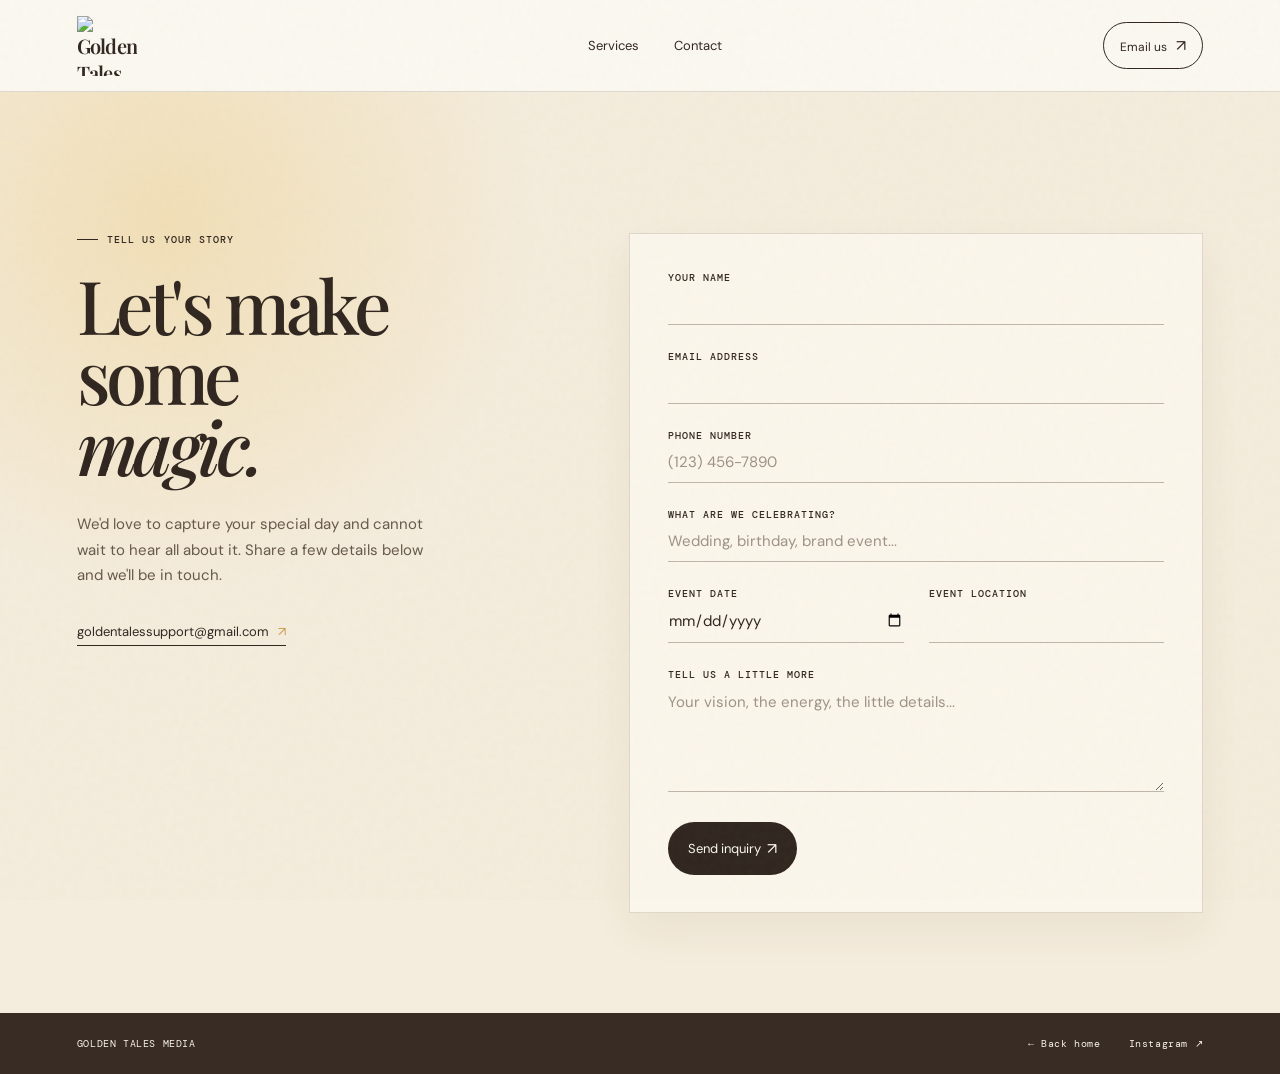
==== contact.html @ 465120cf "Publish Golden Tales Media website" ====
<!doctype html>
<html lang="en">
  <head>
    <meta charset="UTF-8" />
    <meta name="viewport" content="width=device-width, initial-scale=1.0" />
    <meta name="description" content="Contact Golden Tales Media to tell us about your upcoming celebration." />
    <title>Contact — Golden Tales Media</title>
    <link rel="preconnect" href="https://fonts.googleapis.com" />
    <link rel="preconnect" href="https://fonts.gstatic.com" crossorigin />
    <link href="https://fonts.googleapis.com/css2?family=DM+Mono:wght@400;500&family=DM+Sans:opsz,wght@9..40,400;9..40,500;9..40,600&family=Playfair+Display:ital,wght@0,500;0,600;0,700;1,500;1,600&display=swap" rel="stylesheet" />
    <link rel="stylesheet" href="styles.css" />
  </head>
  <body class="contact-page">
    <div class="grain"></div>
    <div class="site-shell">
      <nav class="nav" aria-label="Main navigation">
        <a class="brand" href="index.html" aria-label="Golden Tales Media home"><img src="assets/golden-tales-mark.svg" alt="Golden Tales Media" /></a>
        <div class="nav-links"><a href="index.html#services">Services</a><a href="contact.html">Contact</a></div>
        <a class="nav-cta" href="mailto:goldentalessupport@gmail.com">Email us <span>↗</span></a>
      </nav>
      <main>
        <section class="contact-form section-pad">
          <div class="contact-form-copy reveal">
            <p class="eyebrow"><span></span> Tell us your story</p>
            <h1>Let's make some<br /><em>magic.</em></h1>
            <p>We'd love to capture your special day and cannot wait to hear all about it. Share a few details below and we'll be in touch.</p>
            <a href="mailto:goldentalessupport@gmail.com" class="email-link">goldentalessupport@gmail.com <span>↗</span></a>
          </div>
          <form class="inquiry-form reveal delay-1" action="https://formsubmit.co/goldentalessupport@gmail.com" method="POST">
            <input type="hidden" name="_subject" value="New Golden Tales website enquiry" />
            <input type="hidden" name="_template" value="table" />
            <input type="hidden" name="_captcha" value="false" />
            <label>Your name<input name="name" type="text" autocomplete="name" required /></label>
            <label>Email address<input name="email" type="email" autocomplete="email" required /></label>
            <label>Phone number<input name="phone" type="tel" autocomplete="tel" placeholder="(123) 456-7890" required /></label>
            <label>What are we celebrating?<input name="event" type="text" placeholder="Wedding, birthday, brand event..." required /></label>
            <div class="form-row"><label>Event date<input name="date" type="date" /></label><label>Event location<input name="location" type="text" /></label></div>
            <label>Tell us a little more<textarea name="details" rows="4" placeholder="Your vision, the energy, the little details..."></textarea></label>
            <button class="button button-dark" type="submit">Send inquiry <span>↗</span></button>
          </form>
        </section>
        <section class="contact-page-foot section-pad"><span>GOLDEN TALES MEDIA</span><a href="index.html">← Back home</a><a href="https://instagram.com" target="_blank" rel="noreferrer">Instagram ↗</a></section>
      </main>
    </div>
    <script src="script.js"></script>
  </body>
</html>
---- styles.css ----
:root{--ink:#30261f;--cream:#fbf8f0;--paper:#f4ecdc;--gold:#ca9c49;--line:rgba(68,51,31,.16);--serif:'Playfair Display',Georgia,serif;--sans:'DM Sans',sans-serif;--mono:'DM Mono',monospace}*{box-sizing:border-box}html{scroll-behavior:smooth}body{margin:0;background:var(--cream);color:var(--ink);font-family:var(--sans);overflow-x:hidden}.grain{position:fixed;inset:0;z-index:10;pointer-events:none;opacity:.04;background-image:url("data:image/svg+xml,%3Csvg viewBox='0 0 160 160' xmlns='http://www.w3.org/2000/svg'%3E%3Cfilter id='n'%3E%3CfeTurbulence type='fractalNoise' baseFrequency='.9' numOctaves='4' stitchTiles='stitch'/%3E%3C/filter%3E%3Crect width='100%25' height='100%25' filter='url(%23n)' opacity='.8'/%3E%3C/svg%3E")}.site-shell{max-width:1600px;margin:auto;background:var(--cream)}.section-pad{padding-left:clamp(24px,6vw,96px);padding-right:clamp(24px,6vw,96px)}.nav{height:92px;display:flex;align-items:center;justify-content:space-between;padding:0 clamp(24px,6vw,96px);border-bottom:1px solid var(--line);position:relative;z-index:3}.brand{color:var(--ink);font:600 20px var(--serif);letter-spacing:-.8px;text-decoration:none;display:flex;gap:8px;align-items:center}.brand-sun{font-family:var(--sans);font-size:14px;color:var(--gold)}.brand-light{font-weight:500;font-style:italic}.nav-links{display:flex;gap:35px;margin-left:70px}.nav a{color:var(--ink);text-decoration:none}.nav-links a{font-size:13px}.nav-cta{border:1px solid var(--ink);padding:12px 16px;border-radius:999px;font-size:12px;transition:.3s}.nav-cta span,.button span{font-size:16px;margin-left:6px}.nav-cta:hover{background:var(--ink);color:var(--cream)}.hero{min-height:720px;display:grid;grid-template-columns:1fr 1fr;align-items:center;position:relative;isolation:isolate;overflow:hidden}.hero:before{content:"";position:absolute;width:620px;height:620px;border-radius:50%;background:radial-gradient(circle,#f9df9d 0%,rgba(249,223,157,.38) 40%,transparent 72%);right:3%;top:1%;z-index:-1}.eyebrow{font:500 10px var(--mono);letter-spacing:1.1px;text-transform:uppercase;display:flex;gap:9px;align-items:center;margin:0 0 24px}.eyebrow span{display:inline-block;width:21px;height:1px;background:currentColor}.hero h1,.section-heading h2,.services h2,.process h2,.contact h2{font:500 clamp(55px,6.4vw,102px)/.95 var(--serif);letter-spacing:-.06em;margin:0}.hero h1 em,h2 em,.intro-quote em,blockquote em{font-weight:500}.hero-text{font-size:16px;line-height:1.65;max-width:375px;margin:28px 0 30px;color:#5d5044}.hero-actions{display:flex;align-items:center;gap:25px}.button{display:inline-flex;align-items:center;border-radius:999px;padding:16px 20px;text-decoration:none;font-size:13px;transition:transform .25s,background .25s}.button:hover{transform:translateY(-3px)}.button-dark{background:var(--ink);color:var(--cream)}.text-link{color:var(--ink);text-decoration:none;font-size:13px;border-bottom:1px solid var(--ink);padding:5px 0}.text-link span{margin-left:9px}.hero-visual{height:590px;position:relative;display:flex;align-items:center;justify-content:center}.sun-orbit{position:absolute;border:1px solid rgba(187,140,66,.26);width:515px;height:515px;border-radius:50%;top:33px;left:50%;transform:translateX(-50%)}.phone{position:absolute;width:208px;height:386px;border:6px solid #34271e;border-radius:28px;padding:0;overflow:hidden;background:#ddd;box-shadow:0 22px 42px rgba(75,49,17,.18)}.phone:after{content:"";position:absolute;top:8px;left:50%;width:65px;height:16px;border-radius:12px;background:#34271e;transform:translateX(-50%)}.phone img{width:100%;height:100%;object-fit:cover}.phone-back{transform:rotate(-12deg) translate(-102px,16px);filter:sepia(.1)}.phone-front{transform:rotate(9deg) translate(77px,-18px);z-index:1}.reel-ui{position:absolute;bottom:29px;left:15px;right:15px;color:#fff;font:9px var(--mono);letter-spacing:1px;display:flex;gap:5px;align-items:center;text-shadow:0 1px 5px #000}.reel-ui b{margin-left:auto;font-weight:400}.reel-dot{height:7px;width:7px;border-radius:50%;background:#e5a078}.phone-label{position:absolute;background:#f9f4e8;padding:6px 9px;color:var(--ink);font:10px var(--mono);text-transform:uppercase;letter-spacing:.5px;bottom:17px;left:14px}.phone-label-bottom{bottom:72px;left:auto;right:14px}.hero-note{position:absolute;font:italic 18px/1.1 var(--serif);color:#805c28}.hero-note span{color:var(--gold);font-style:normal}.note-top{top:56px;right:15px}.note-bottom{bottom:58px;left:39px}.hero-scroll{position:absolute;bottom:24px;left:clamp(24px,6vw,96px);font:10px var(--mono);letter-spacing:1px}.hero-scroll span{height:1px;background:var(--ink);width:56px;display:inline-block;margin:0 0 3px 10px}.ticker{background:#ddc184;overflow:hidden;height:56px;display:flex;align-items:center}.ticker-track{display:flex;align-items:center;gap:27px;white-space:nowrap;animation:marquee 23s linear infinite;font:500 12px var(--mono);letter-spacing:1px}.ticker i{font-style:normal;font-size:17px}@keyframes marquee{to{transform:translateX(-50%)}}.intro{padding-top:150px;padding-bottom:145px;background:var(--paper)}.intro-top{display:grid;grid-template-columns:1fr 2fr;gap:50px}.intro-quote{font:500 clamp(31px,3.5vw,55px)/1.1 var(--serif);letter-spacing:-.045em;margin:0;max-width:870px}.intro-bottom{display:grid;grid-template-columns:1fr 1.15fr 1fr;gap:50px;align-items:end;margin-top:88px}.golden-disc{height:110px;width:110px;border-radius:50%;background:linear-gradient(135deg,#e4ca89,#ad7726);color:#fff8eb;display:grid;place-content:center;text-align:center;font:500 18px/.9 var(--serif);box-shadow:0 12px 25px rgba(146,94,19,.18)}.golden-disc small{font:8px var(--mono);letter-spacing:1px}.intro-bottom p,.services-copy>p{font-size:14px;line-height:1.7;color:#66584a;margin:0}.work{padding-top:140px;padding-bottom:150px}.section-heading{position:relative;margin-bottom:65px}.section-heading .eyebrow{position:absolute;right:11%;top:5px}.round-link{display:grid;place-content:center;text-align:center;position:absolute;right:0;bottom:0;width:92px;height:92px;border:1px solid var(--ink);border-radius:50%;color:var(--ink);font:13px/1.05 var(--sans);text-decoration:none;transition:.3s}.round-link:hover{background:var(--ink);color:white;transform:rotate(8deg)}.round-link span{color:var(--gold);font-size:18px}.work-grid{display:grid;grid-template-columns:1.15fr .85fr;gap:25px}.work-card{position:relative;overflow:hidden;display:block;color:white;height:510px;background:#a58a70;text-decoration:none}.work-card img{width:100%;height:100%;object-fit:cover;transition:transform .7s}.work-card:hover img{transform:scale(1.06)}.work-card:after{content:"";position:absolute;inset:0;background:linear-gradient(transparent 50%,rgba(31,21,13,.64))}.work-small{height:510px}.work-wide{grid-column:1/-1;height:450px}.work-meta{position:absolute;z-index:1;bottom:27px;left:27px;right:27px;display:grid;grid-template-columns:1fr auto;align-items:end;font:10px var(--mono);letter-spacing:.6px;text-transform:uppercase}.work-meta h3{font:500 28px var(--serif);letter-spacing:-.04em;text-transform:none;margin:10px 0 0;grid-column:1/-1}.services{background:#382c24;color:#f9f4e8;padding-top:145px;padding-bottom:145px;display:grid;grid-template-columns:.9fr 1.1fr;gap:10vw}.services .eyebrow{color:#d9b878}.services-copy h2{font-size:clamp(48px,5vw,80px)}.services-copy>p{color:#d9d0c6;max-width:350px;margin-top:28px}.service-list{border-top:1px solid rgba(255,255,255,.25)}.service-item{border-bottom:1px solid rgba(255,255,255,.25);padding:26px 0;display:grid;grid-template-columns:1.1fr 1fr 20px;align-items:center;gap:20px}.service-item div{display:flex;align-items:center;gap:20px}.service-item span{font:10px var(--mono);color:#d9b878}.service-item h3{font:500 28px var(--serif);margin:0;letter-spacing:-.04em}.service-item p{font-size:13px;line-height:1.45;color:#d9d0c6;margin:0}.service-item b{font-size:18px;color:#d9b878;font-weight:400}.process{padding-top:145px;padding-bottom:145px;background:#f1e6d5}.process-head{display:flex;justify-content:space-between;align-items:flex-start}.process h2{font-size:clamp(48px,5vw,79px);text-align:right}.steps{display:grid;grid-template-columns:repeat(3,1fr);gap:25px;margin-top:100px}.step{border-top:1px solid var(--ink);padding-top:18px}.step span{font:11px var(--mono);color:#98702d}.step h3{font:500 29px var(--serif);margin:58px 0 13px;letter-spacing:-.045em}.step p{max-width:235px;font-size:13px;line-height:1.65;color:#6b5c4c}.testimonial{padding-top:145px;padding-bottom:145px;text-align:center;position:relative;overflow:hidden}.testimonial:before{content:"";position:absolute;height:510px;width:510px;border-radius:50%;background:#f9e6b2;filter:blur(2px);opacity:.48;left:50%;top:48%;transform:translate(-50%,-50%)}.quote-mark{font:110px/.5 var(--serif);position:relative;color:#b88939}.testimonial blockquote{position:relative;max-width:850px;margin:38px auto 28px;font:500 clamp(35px,4.6vw,66px)/1.07 var(--serif);letter-spacing:-.055em}.testimonial p{position:relative;font:10px var(--mono);letter-spacing:1px}.contact{background:#b68634;color:#fff9ed;min-height:620px;padding-top:115px;position:relative;overflow:hidden}.contact-glow{position:absolute;width:600px;height:600px;border-radius:50%;right:-120px;top:-80px;background:radial-gradient(circle,#f6de9e 0%,rgba(246,222,158,.2) 42%,transparent 67%);filter:blur(3px)}.contact .eyebrow,.contact h2,.contact .button{position:relative}.contact h2{font-size:clamp(65px,8vw,124px);margin-bottom:42px}.button-light{background:#fff9ed;color:#5b4019}.contact-footer{position:absolute;left:clamp(24px,6vw,96px);right:clamp(24px,6vw,96px);bottom:28px;padding-top:20px;border-top:1px solid rgba(255,255,255,.45);display:flex;gap:28px;font:10px var(--mono);letter-spacing:.6px}.contact-footer span{margin-right:auto}.contact-footer a{color:#fff9ed;text-decoration:none}@media(max-width:760px){.nav{height:72px}.nav-links{display:none}.nav-cta{padding:9px 12px}.hero{grid-template-columns:1fr;min-height:auto;padding-top:75px}.hero-visual{height:475px;margin-top:20px}.hero h1{font-size:57px}.hero:before{width:450px;height:450px;right:-150px;top:210px}.phone{width:173px;height:320px}.phone-back{transform:rotate(-12deg) translate(-72px,16px)}.phone-front{transform:rotate(9deg) translate(56px,-10px)}.sun-orbit{width:410px;height:410px;top:35px}.note-top{right:0}.note-bottom{left:8px;bottom:18px}.hero-scroll{display:none}.intro{padding-top:95px;padding-bottom:95px}.intro-top,.intro-bottom{display:block}.intro-quote{font-size:34px}.intro-bottom{margin-top:46px}.golden-disc{margin-bottom:30px}.intro-bottom p{margin-bottom:20px}.work{padding-top:95px;padding-bottom:95px}.section-heading .eyebrow{position:static;margin-bottom:22px}.section-heading h2{font-size:52px}.round-link{width:74px;height:74px}.work-grid{grid-template-columns:1fr;gap:15px}.work-card,.work-small{height:430px}.work-wide{grid-column:auto;height:370px}.services{grid-template-columns:1fr;padding-top:95px;padding-bottom:95px;gap:52px}.service-item{grid-template-columns:1fr 20px}.service-item p{display:none}.process{padding-top:95px;padding-bottom:95px}.process-head{display:block}.process h2{text-align:left;margin-top:30px}.steps{grid-template-columns:1fr;gap:36px;margin-top:60px}.step h3{margin-top:22px}.testimonial{padding-top:105px;padding-bottom:105px}.testimonial blockquote{font-size:39px}.contact{min-height:560px;padding-top:100px}.contact-footer{display:grid;grid-template-columns:1fr 1fr;gap:12px}.contact-footer span{grid-column:1/-1}.reveal{opacity:1!important;transform:none!important}}
.reveal{opacity:0;transform:translateY(20px);transition:opacity .8s ease,transform .8s ease}.reveal.in-view{opacity:1;transform:none}.delay-1{transition-delay:.12s}.delay-2{transition-delay:.24s}

/* Refined logo + contact experience */
.brand{gap:0}.brand img{display:block;width:60px;height:60px;object-fit:contain}.contact-page{background:var(--paper)}.contact-form{min-height:calc(100vh - 92px);display:grid;grid-template-columns:.85fr 1.15fr;gap:10vw;padding-top:clamp(80px,11vw,170px);padding-bottom:100px;background:radial-gradient(circle at 13% 14%,rgba(237,204,129,.42),transparent 27%),var(--paper)}.contact-form-copy h1{font:500 clamp(54px,5.8vw,88px)/.95 var(--serif);letter-spacing:-.06em;margin:0}.contact-form-copy p:not(.eyebrow){max-width:370px;font-size:15px;line-height:1.7;color:#66584a;margin:31px 0}.email-link{display:inline-block;color:var(--ink);font-size:13px;text-decoration:none;border-bottom:1px solid var(--ink);padding-bottom:5px}.email-link span{color:var(--gold);margin-left:6px}.inquiry-form{display:grid;gap:25px;padding:37px 38px;background:rgba(255,252,245,.65);border:1px solid rgba(68,51,31,.16);box-shadow:0 18px 40px rgba(92,61,26,.06)}.inquiry-form label{display:grid;gap:10px;font:500 10px var(--mono);letter-spacing:1px;text-transform:uppercase}.inquiry-form input,.inquiry-form textarea{appearance:none;width:100%;border:0;border-bottom:1px solid rgba(68,51,31,.33);border-radius:0;background:transparent;padding:0 0 10px;color:var(--ink);font:15px var(--sans);outline:0}.inquiry-form textarea{resize:vertical;line-height:1.5}.inquiry-form input:focus,.inquiry-form textarea:focus{border-color:var(--gold)}.inquiry-form input::placeholder,.inquiry-form textarea::placeholder{color:#9e9285}.form-row{display:grid;grid-template-columns:1fr 1fr;gap:25px}.inquiry-form .button{justify-self:start;margin-top:5px;border:0;cursor:pointer;font-family:var(--sans)}.contact-page-foot{display:flex;gap:28px;align-items:center;padding-top:24px;padding-bottom:24px;background:#382c24;color:#f9f4e8;font:10px var(--mono);letter-spacing:.6px}.contact-page-foot a{color:#f9f4e8;text-decoration:none}.contact-page-foot span{margin-right:auto}
@media(max-width:760px){.brand img{width:50px;height:50px}.contact-form{min-height:auto;grid-template-columns:1fr;gap:55px;padding-top:86px;padding-bottom:80px}.inquiry-form{padding:27px 22px}.form-row{grid-template-columns:1fr;gap:25px}.contact-page-foot{display:grid;grid-template-columns:1fr 1fr;gap:12px}.contact-page-foot span{grid-column:1/-1}}
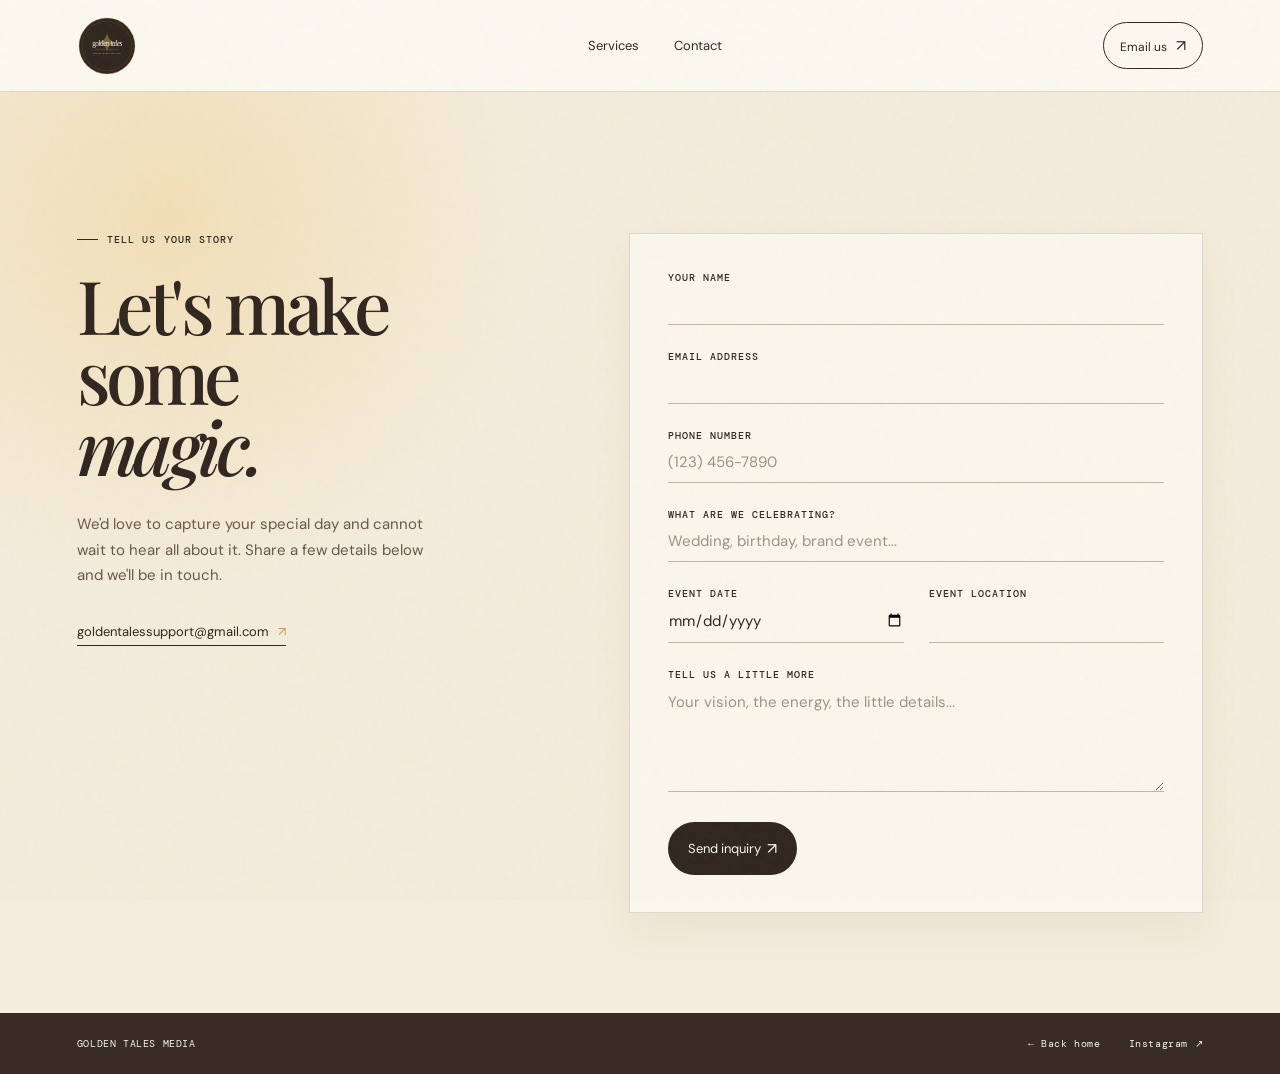
==== commit 4ce0738b: "Update contact.html" ====
--- a/contact.html
+++ b/contact.html
@@ -29,7 +29,6 @@
           <form class="inquiry-form reveal delay-1" action="https://formsubmit.co/goldentalessupport@gmail.com" method="POST">
             <input type="hidden" name="_subject" value="New Golden Tales website enquiry" />
             <input type="hidden" name="_template" value="table" />
-            <input type="hidden" name="_captcha" value="false" />
             <label>Your name<input name="name" type="text" autocomplete="name" required /></label>
             <label>Email address<input name="email" type="email" autocomplete="email" required /></label>
             <label>Phone number<input name="phone" type="tel" autocomplete="tel" placeholder="(123) 456-7890" required /></label>
